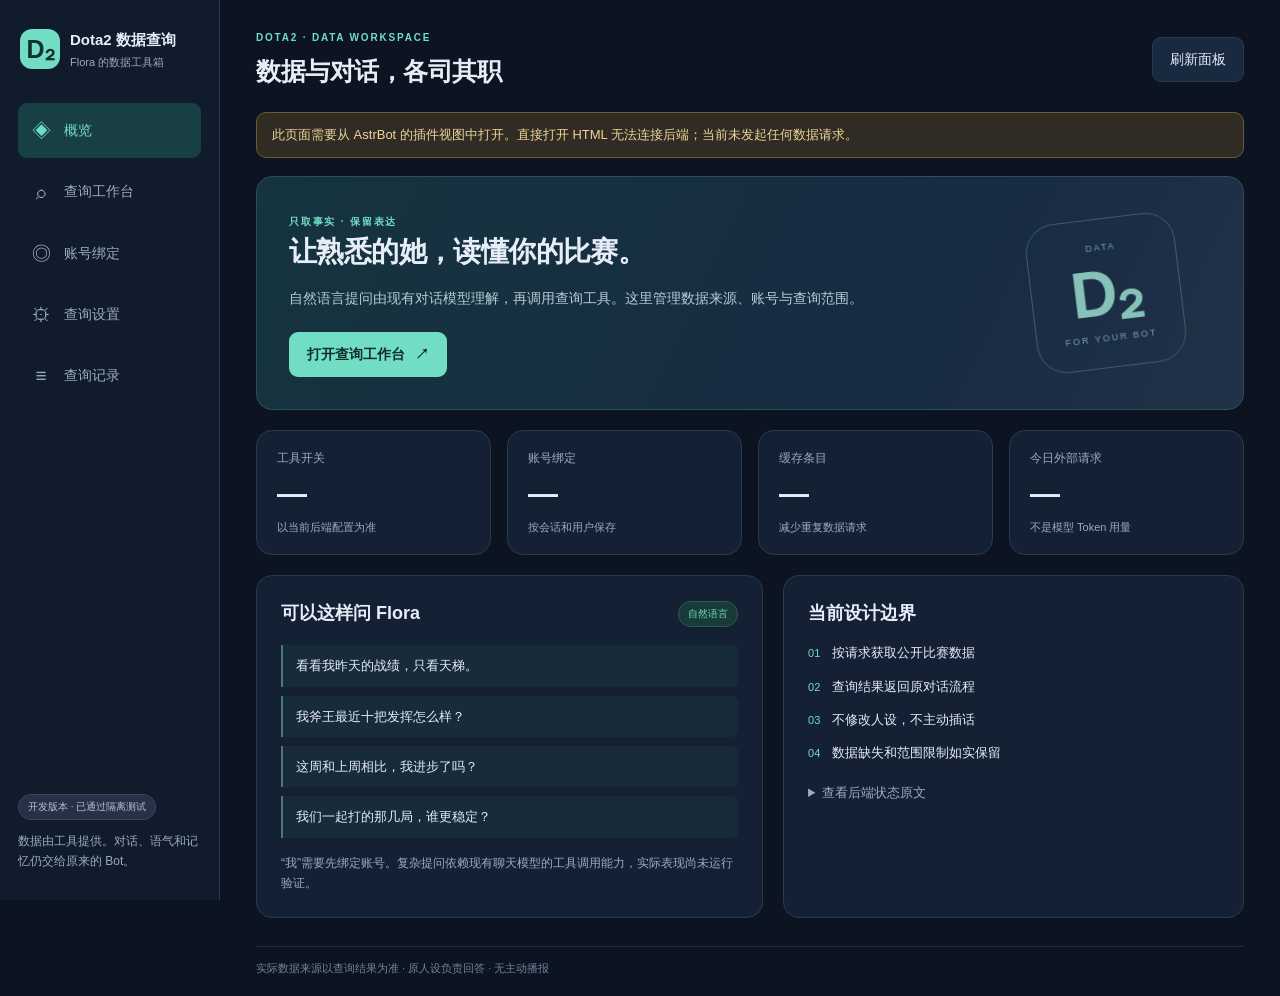
==== pages/dashboard/index.html @ e1e4efbc "fix: validate both data sources and repair AstrBot panel discovery" ====
<!doctype html>
<html lang="zh-CN">
<head>
  <meta charset="utf-8">
  <meta name="viewport" content="width=device-width, initial-scale=1">
  <meta name="color-scheme" content="dark light">
  <title>Dota2 数据查询</title>
  <link rel="stylesheet" href="./style.css?v=0.2.1">
</head>
<body>
  <div class="shell">
    <aside class="sidebar">
      <div class="brand"><span class="brand-icon" aria-hidden="true">D₂</span><div><strong>Dota2 数据查询</strong><span>Flora 的数据工具箱</span></div></div>
      <nav class="nav" aria-label="面板导航">
        <button class="nav-item active" data-tab="overview" aria-current="page"><span aria-hidden="true">◈</span>概览</button>
        <button class="nav-item" data-tab="query"><span aria-hidden="true">⌕</span>查询工作台</button>
        <button class="nav-item" data-tab="bindings"><span aria-hidden="true">◎</span>账号绑定</button>
        <button class="nav-item" data-tab="settings"><span aria-hidden="true">⚙</span>查询设置</button>
        <button class="nav-item" data-tab="records"><span aria-hidden="true">≡</span>查询记录</button>
      </nav>
      <div class="sidebar-note"><span class="pill neutral">开发版本 · 已通过隔离测试</span><p>数据由工具提供。对话、语气和记忆仍交给原来的 Bot。</p></div>
    </aside>

    <main>
      <header class="topbar"><div><div class="eyebrow">DOTA2 · DATA WORKSPACE</div><h1 id="page-title">数据与对话，各司其职</h1></div><button id="refresh" class="button secondary" type="button">刷新面板</button></header>
      <div id="connection" class="notice" role="status">等待 AstrBot 面板连接…</div>
      <div id="notice" class="notice hidden" role="status" aria-live="polite"></div>

      <section id="tab-overview" class="tab-panel" aria-label="概览">
        <div class="hero-card"><div><span class="eyebrow">只取事实 · 保留表达</span><h2>让熟悉的她，读懂你的比赛。</h2><p>自然语言提问由现有对话模型理解，再调用查询工具。这里管理数据来源、账号与查询范围。</p><button class="button" type="button" data-open-tab="query">打开查询工作台 <span aria-hidden="true">↗</span></button></div><div class="hero-mark" aria-hidden="true"><span>DATA</span><strong>D₂</strong><span>FOR YOUR BOT</span></div></div>
        <div class="stats-grid" id="stats"><article class="stat"><span>工具开关</span><strong id="stat-enabled">—</strong><small>以当前后端配置为准</small></article><article class="stat"><span>账号绑定</span><strong id="stat-bindings">—</strong><small>按会话和用户保存</small></article><article class="stat"><span>缓存条目</span><strong id="stat-cache">—</strong><small>减少重复数据请求</small></article><article class="stat"><span>今日外部请求</span><strong id="stat-requests">—</strong><small>不是模型 Token 用量</small></article></div>
        <div class="two-column"><article class="card"><div class="card-heading"><h2>可以这样问 Flora</h2><span class="pill">自然语言</span></div><ul class="example-list"><li>看看我昨天的战绩，只看天梯。</li><li>我斧王最近十把发挥怎么样？</li><li>这周和上周相比，我进步了吗？</li><li>我们一起打的那几局，谁更稳定？</li></ul><p class="muted">“我”需要先绑定账号。复杂提问依赖现有聊天模型的工具调用能力，实际表现尚未运行验证。</p></article><article class="card"><h2>当前设计边界</h2><div class="boundary-list"><p><span>01</span>按请求获取公开比赛数据</p><p><span>02</span>查询结果返回原对话流程</p><p><span>03</span>不修改人设，不主动插话</p><p><span>04</span>数据缺失和范围限制如实保留</p></div><details><summary>查看后端状态原文</summary><pre id="status-raw">尚未读取。</pre></details></article></div>
      </section>

      <section id="tab-query" class="tab-panel hidden" aria-label="查询工作台">
        <div class="section-intro"><h2>查询工作台</h2><p>这里是管理员的结构化查询入口。聊天中直接向 Flora 提问即可，不需要填写这些表单。</p></div>
        <form id="query-form" class="card form-card">
          <div class="field-grid"><label>查询类型<select name="action" id="query-action"><option value="matches">条件战绩</option><option value="profile">玩家资料</option><option value="match">单场详情</option><option value="hero_pool">英雄池</option><option value="compare">多人比较</option><option value="meta">英雄版本统计</option></select></label><label data-query-for="profile matches hero_pool">目标账号或本会话别名<input name="target" value="me" placeholder="我 / account ID / 已绑定别名" maxlength="128"><small>使用“我”或别名时需填写下方会话信息。</small></label><label data-query-for="match" class="hidden">比赛 ID<input name="match_id" inputmode="numeric" placeholder="输入具体比赛编号" maxlength="24"></label><label data-query-for="compare" class="hidden">对比玩家<textarea name="targets" rows="2" placeholder="每行一个 account ID 或本会话别名" maxlength="1200"></textarea></label></div>
          <div class="field-grid query-filters"><label data-query-for="matches hero_pool compare meta">英雄<input name="hero" placeholder="全部英雄，或输入名称 / ID" maxlength="80"></label><label data-query-for="matches hero_pool compare">模式<select name="mode"><option value="all">全部模式</option><option value="ranked">天梯</option><option value="normal">普通匹配</option><option value="turbo">加速模式</option></select></label><label data-query-for="matches hero_pool compare">胜负<select name="outcome"><option value="all">全部</option><option value="win">胜场</option><option value="loss">负场</option></select></label><label data-query-for="matches hero_pool compare meta">返回上限<input name="limit" type="number" value="20" min="1" max="100"></label><label data-query-for="matches hero_pool compare">时间范围<select name="period" id="query-period"><option value="7d">最近 7 天</option><option value="today">今天</option><option value="yesterday">昨天</option><option value="this_week">本周</option><option value="last_week">上周</option><option value="30d">最近 30 天</option><option value="all">不限制时间</option><option value="custom">自选日期</option></select></label><label id="start-date-field" class="hidden">开始日期<input name="start_date" type="date"></label><label id="end-date-field" class="hidden">结束日期（包含当天）<input name="end_date" type="date"></label></div>
          <label class="check-row hidden" data-query-for="compare"><input name="common_matches_only" type="checkbox">只比较这些玩家共同参与的对局</label>
          <details class="context-details"><summary>会话身份 · 查询“我”或别名时填写</summary><div class="field-grid"><label>会话标识<input name="scope" placeholder="AstrBot unified_msg_origin" maxlength="256" autocomplete="off"></label><label>发送者 ID<input name="user_id" placeholder="QQ 用户 ID 或平台用户 ID" maxlength="128" autocomplete="off"></label></div><p class="muted">面板管理员可以指定查询身份；聊天工具会从收到的消息读取真实身份。</p></details>
          <div class="form-actions"><p class="muted">数据可能延迟或未解析。查看结果中的时间范围和完整性说明。</p><button type="submit" class="button" data-busy-label="查询中…">查询数据</button></div>
        </form>
        <article class="card result-card" aria-live="polite"><div class="card-heading"><h2>查询结果</h2><span id="result-status" class="pill neutral">尚未查询</span></div><div id="result-content" class="empty-state"><span aria-hidden="true">⌕</span><p>选择查询条件，数据会显示在这里。</p></div><details id="result-detail" class="hidden"><summary>查看完整结构化结果</summary><pre id="result-raw"></pre></details></article>
      </section>

      <section id="tab-bindings" class="tab-panel hidden" aria-label="账号绑定">
        <div class="section-intro"><h2>账号绑定</h2><p>把平台身份与 Dota 账号对应起来。绑定按会话保存；也可以在聊天中用自然语言绑定自己的账号。</p></div>
        <form id="binding-form" class="card form-card"><div class="field-grid"><label>会话标识<input required name="scope" placeholder="AstrBot unified_msg_origin" maxlength="256" autocomplete="off"></label><label>发送者 ID<input required name="user_id" placeholder="平台用户 ID" maxlength="128" autocomplete="off"></label><label>Dota account ID / Steam64<input required name="account_id" inputmode="numeric" placeholder="数字账号 ID" maxlength="24" autocomplete="off"></label><label>查询别名（可选）<input name="alias" placeholder="便于查询的称呼" maxlength="40"></label></div><div class="form-actions"><p class="muted">相同会话和发送者的绑定会被更新。Steam 自定义主页名不能直接代替数字 ID。</p><button type="submit" class="button" data-busy-label="保存中…">保存绑定</button></div></form>
        <article class="card"><div class="card-heading"><h2>已保存的绑定</h2><button id="reload-bindings" class="button secondary small" type="button">刷新</button></div><div id="bindings-list" class="empty-state">尚未读取。</div></article>
      </section>

      <section id="tab-settings" class="tab-panel hidden" aria-label="查询设置">
        <div class="section-intro"><h2>查询设置</h2><p>这些参数仅控制数据工具。人设、聊天模型和记忆配置由原有系统管理。</p></div>
        <form id="settings-form" class="card form-card">
          <label class="check-row prominent"><input name="enabled" type="checkbox">启用 Dota2 查询工具</label>
          <div class="source-settings">
            <div class="field-grid">
              <label>优先数据源<select name="data_source_priority"><option value="opendota">OpenDota 优先</option><option value="stratz">STRATZ 优先</option></select><small>优先级用于支持切换的玩家与对局查询。</small></label>
              <label>STRATZ API Token<input name="stratz_api_key" type="password" autocomplete="new-password" placeholder="留空保留已有 Token" maxlength="4096"><small id="stratz-key-status">尚未读取 Token 状态；面板不会显示已保存的密钥。</small></label>
            </div>
            <label class="check-row"><input name="fallback_enabled" type="checkbox">首选数据源失败时，允许使用另一可用数据源</label>
            <label class="check-row"><input name="clear_stratz_api_key" type="checkbox">明确清除已保存的 STRATZ Token</label>
            <p class="source-hint">STRATZ 需要有效的 API Token。英雄字典和英雄聚合统计始终由 OpenDota 提供，不随优先级切换；每次结果会标明实际来源与回退情况。</p>
          </div>
          <div class="field-grid"><label>请求超时（秒）<input name="timeout_seconds" type="number" min="3" max="60" required></label><label>缓存有效期（秒）<input name="cache_ttl_seconds" type="number" min="30" max="86400" required></label><label>单次返回场次上限<input name="max_matches" type="number" min="1" max="100" required></label><label>单次扫描场次上限<input name="scan_limit" type="number" min="50" max="2000" required></label><label>每分钟外部请求上限<input name="requests_per_minute" type="number" min="1" max="60" required></label><label>每天外部请求上限<input name="daily_request_limit" type="number" min="1" max="2000" required></label><label>统计时区<input name="timezone" placeholder="Asia/Hong_Kong" maxlength="80" required></label><label>OpenDota API Key（可选）<input name="opendota_api_key" type="password" autocomplete="new-password" placeholder="留空保留已有 Key" maxlength="512"><small id="key-status">尚未读取 Key 状态；面板不会显示已保存的密钥。</small></label></div>
          <label class="check-row"><input name="clear_api_key" type="checkbox">明确清除已保存的 OpenDota API Key</label>
          <div class="form-actions"><span id="settings-state" class="muted">等待读取设置。</span><div class="button-group"><button id="reload-settings" class="button secondary" type="button">重新读取</button><button type="submit" class="button" data-busy-label="保存中…">保存设置</button></div></div>
        </form>
        <article class="card maintenance"><div><h2>查询缓存</h2><p class="muted">清空已缓存的公开数据。账号绑定和查询记录保留，下次查询可能重新请求外部数据源。</p></div><button id="clear-cache" class="button secondary" type="button" data-busy-label="清理中…">清空缓存</button></article>
      </section>

      <section id="tab-records" class="tab-panel hidden" aria-label="查询记录"><div class="section-intro"><h2>查询记录</h2><p>只记录工具查询摘要。这里不保存聊天原文、人设或 API 密钥。</p></div><article class="card"><div class="card-heading"><h2>最近的查询</h2><button id="reload-records" class="button secondary small" type="button">刷新</button></div><div id="records-list" class="empty-state">尚未读取。</div></article></section>
      <footer>实际数据来源以查询结果为准 · 原人设负责回答 · 无主动播报</footer>
    </main>
  </div>
  <script type="module" src="./app.js?v=0.2.1"></script>
</body>
</html>
---- pages/dashboard/style.css ----
:root{color-scheme:dark;--bg:#0c1421;--sidebar:#101b2b;--card:#142135;--surface:#192a40;--line:#283a50;--text:#e7edf7;--muted:#9aacbf;--accent:#72ddc5;--accent-deep:#183f43;--red:#ffaaa7;--amber:#efd49b;--radius:16px;font-family:Inter,"Segoe UI","Microsoft YaHei",sans-serif;font-size:14px}*{box-sizing:border-box}body{margin:0;background:var(--bg);color:var(--text);line-height:1.65}button,input,select,textarea{font:inherit}button,a,input,select,textarea,summary{-webkit-tap-highlight-color:transparent}button{cursor:pointer}button:disabled{cursor:wait;opacity:.55}button:focus-visible,input:focus-visible,select:focus-visible,textarea:focus-visible,summary:focus-visible{outline:2px solid var(--accent);outline-offset:3px}input,select,textarea{min-width:0;max-width:100%}input:not([type=checkbox]),select,textarea{width:100%;color:var(--text);background:var(--bg);border:1px solid var(--line);border-radius:8px;padding:10px 12px}textarea{resize:vertical}input::placeholder,textarea::placeholder{color:#7d90a6}input[type=checkbox]{accent-color:var(--accent);width:17px;height:17px;flex-shrink:0}h1,h2,h3,p{margin:0}h1{font-size:25px;font-weight:650;letter-spacing:-.5px;line-height:1.35}h2{font-size:18px;font-weight:620;line-height:1.5}h3{font-size:14px}small{font-size:12px;color:var(--muted);font-weight:400}pre{white-space:pre-wrap;overflow-wrap:anywhere;background:var(--bg);padding:16px;border-radius:10px;font-size:12px;max-height:420px;overflow:auto}summary{cursor:pointer;color:var(--muted);font-size:13px}details{margin-top:18px}details[open]>summary{margin-bottom:12px}.shell{display:grid;grid-template-columns:220px minmax(0,1fr);min-height:100vh}.sidebar{position:sticky;top:0;height:100vh;border-right:1px solid var(--line);background:var(--sidebar);padding:28px 18px;display:flex;flex-direction:column}.brand{display:flex;align-items:center;gap:10px;padding:0 2px 32px}.brand strong{display:block;font-size:15px;white-space:nowrap}.brand div>span{display:block;font-size:11px;color:var(--muted)}.brand-icon{display:grid;place-items:center;flex-shrink:0;background:var(--accent);color:#12302d;width:40px;height:40px;font-size:25px;line-height:1;border-radius:12px;font-weight:750}.nav{display:grid;gap:6px}.nav-item{background:none;border:0;border-radius:9px;color:var(--muted);padding:12px;text-align:left;display:flex;align-items:center;gap:12px;font-weight:550}.nav-item>span{font-size:19px;width:22px;text-align:center}.nav-item:hover{background:#1c2a3e;color:var(--text)}.nav-item.active{background:var(--accent-deep);color:var(--accent)}.sidebar-note{margin-top:auto;padding-top:28px}.sidebar-note p{font-size:12px;color:var(--muted);margin-top:12px}main{max-width:1320px;width:100%;padding:30px 36px 18px;margin:0 auto;min-width:0}.topbar{display:flex;justify-content:space-between;align-items:center;gap:20px;margin-bottom:24px}.eyebrow{font-size:10px;font-weight:650;letter-spacing:1.8px;color:var(--accent);margin-bottom:8px}.button{display:inline-flex;justify-content:center;align-items:center;gap:10px;background:var(--accent);color:#102d2a;border:1px solid transparent;border-radius:9px;padding:10px 17px;font-weight:650;white-space:nowrap;transition:filter .15s}.button:hover{filter:brightness(1.08)}.button.secondary{background:var(--surface);border-color:var(--line);color:var(--text);font-weight:500}.button.small{font-size:12px;padding:6px 11px}.button.danger{color:var(--red);border-color:#67464d;background:#322732}.button-group{display:flex;gap:10px;flex-wrap:wrap}.notice{border:1px solid var(--line);background:var(--surface);color:var(--muted);border-radius:10px;padding:11px 15px;margin-bottom:18px;font-size:13px;overflow-wrap:anywhere}.notice.success{border-color:#366359;color:#b1eedc;background:#18332f}.notice.error{border-color:#684449;color:var(--red);background:#35232c}.notice.warn{border-color:#6c5b36;color:var(--amber);background:#302b23}.hero-card{background:linear-gradient(115deg,#15343e,#172b42 68%,#213148);border:1px solid #2b505b;border-radius:var(--radius);padding:32px;display:grid;grid-template-columns:minmax(0,1fr) 180px;gap:24px;overflow:hidden}.hero-card h2{font-size:28px;line-height:1.4;letter-spacing:-.6px}.hero-card p{color:#b7cbd8;max-width:580px;margin:16px 0 22px}.hero-mark{align-self:center;text-align:center;color:#85bfb6;opacity:.8;border:1px solid #416c70;border-radius:30px;transform:rotate(-7deg);padding:10px;width:150px;height:150px;display:flex;flex-direction:column;justify-content:center}.hero-mark strong{font-size:64px;line-height:1.2;color:#a2e6d5}.hero-mark span{font-size:9px;letter-spacing:2px}.stats-grid{display:grid;grid-template-columns:repeat(4,minmax(0,1fr));gap:16px;margin:20px 0}.stat{padding:18px 20px;border:1px solid var(--line);background:var(--card);border-radius:var(--radius);display:grid;gap:2px}.stat>span{color:var(--muted);font-size:12px}.stat>strong{font-size:30px;font-weight:600;letter-spacing:-.5px;line-height:1.5}.stat small{font-size:11px}.two-column{display:grid;grid-template-columns:1.1fr 1fr;gap:20px}.card{border:1px solid var(--line);background:var(--card);border-radius:var(--radius);padding:24px;min-width:0;margin-bottom:20px}.two-column .card{margin-bottom:0}.card-heading{display:flex;justify-content:space-between;align-items:center;gap:12px;margin-bottom:18px}.pill{font-size:10px;line-height:1.8;display:inline-block;padding:3px 9px;border:1px solid #335854;color:var(--accent);border-radius:20px;background:#183b39;white-space:nowrap}.pill.neutral{background:#263147;border-color:#39475e;color:#b5c1d3}.pill.warn{color:var(--amber);background:#393224;border-color:#635536}.pill.error{color:var(--red);background:#392732;border-color:#69444a}.example-list{margin:0 0 16px;padding:0;list-style:none;display:grid;gap:9px}.example-list li{padding:10px 13px;border-left:2px solid #477b77;background:#172b3b;border-radius:0 7px 7px 0;font-size:13px}.muted{font-size:12px;color:var(--muted)}.boundary-list{margin-top:15px;display:grid;gap:12px;font-size:13px}.boundary-list span{margin-right:12px;color:var(--accent);font-size:11px}.section-intro{margin-bottom:20px}.section-intro h2{font-size:22px;margin-bottom:7px}.section-intro p{font-size:13px;color:var(--muted)}.field-grid{display:grid;grid-template-columns:repeat(2,minmax(0,1fr));gap:18px 22px}.field-grid label{display:flex;flex-direction:column;gap:7px;font-size:13px;font-weight:500}.query-filters{margin-top:20px;grid-template-columns:repeat(4,minmax(0,1fr))}.form-actions{border-top:1px solid var(--line);padding-top:20px;margin-top:22px;display:flex;justify-content:space-between;align-items:center;gap:20px}.form-actions p{max-width:560px}.check-row{display:flex;align-items:center;gap:8px;font-size:13px;margin-top:18px}.check-row.prominent{margin-top:0;margin-bottom:24px;font-size:15px}.context-details{background:#111e30;padding:12px 16px;border-radius:10px;border:1px solid var(--line);margin-top:22px}.context-details .muted{margin-top:12px}.empty-state{text-align:center;color:var(--muted);font-size:13px;padding:30px 12px}.empty-state>span{display:block;color:#52718b;font-size:40px;line-height:1.4;margin-bottom:8px}.result-meta{display:flex;gap:8px;flex-wrap:wrap;margin-bottom:16px}.result-note{padding:12px 14px;border-left:2px solid var(--amber);background:#302f2b;color:#d2c8b1;font-size:13px;margin-bottom:14px;border-radius:0 8px 8px 0}.table-wrap{overflow:auto;border:1px solid var(--line);border-radius:10px}table{border-collapse:collapse;width:100%;text-align:left;font-size:12px}th,td{padding:11px 13px;border-bottom:1px solid var(--line);white-space:nowrap;max-width:360px;overflow:hidden;text-overflow:ellipsis}th{background:#1b2c42;color:#b2c3d5;font-weight:550}tbody tr:last-child td{border-bottom:0}tbody tr:hover{background:#192a40}td.wrap{white-space:normal;overflow-wrap:anywhere;min-width:160px}.key-values{display:grid;grid-template-columns:repeat(2,minmax(0,1fr));gap:9px 18px;margin-bottom:16px}.key-value{border-bottom:1px solid var(--line);padding:8px 0;font-size:13px;min-width:0}.key-value span{display:block;color:var(--muted);font-size:11px;margin-bottom:3px}.key-value strong{font-weight:500;overflow-wrap:anywhere}.maintenance{display:flex;justify-content:space-between;align-items:center;gap:24px}.maintenance h2{margin-bottom:6px}.row-actions{display:flex;gap:6px}footer{color:#71849b;font-size:11px;margin-top:28px;padding-top:12px;border-top:1px solid #1f2e42}.hidden,[hidden]{display:none!important}@media(max-width:1120px){main{padding:26px 24px}.sidebar{padding:26px 14px}.shell{grid-template-columns:205px minmax(0,1fr)}.hero-card{padding:26px;grid-template-columns:1fr 135px}.hero-mark{width:125px;height:125px}.hero-card h2{font-size:24px}.stats-grid{gap:10px}.stat{padding:15px}.query-filters{grid-template-columns:repeat(2,minmax(0,1fr))}}@media(max-width:880px){.shell{grid-template-columns:1fr}.sidebar{position:static;height:auto;padding:18px 22px;border-right:0;border-bottom:1px solid var(--line);gap:16px}.brand{padding:0}.nav{display:flex;gap:5px;overflow:auto}.nav-item{padding:8px 12px;flex-shrink:0}.nav-item>span{font-size:16px;width:auto}.sidebar-note{display:none}main{padding:22px}.topbar{margin-bottom:20px}.topbar h1{font-size:22px}.two-column{grid-template-columns:1fr}.stats-grid{grid-template-columns:repeat(2,minmax(0,1fr))}}@media(max-width:520px){main{padding:18px 14px}.sidebar{padding:16px 14px}.topbar{align-items:flex-start}.topbar h1{font-size:19px}.topbar .button{font-size:12px;padding:8px 10px}.eyebrow{font-size:9px;letter-spacing:1.3px}.hero-card{display:block;padding:22px}.hero-mark{display:none}.hero-card h2{font-size:23px}.hero-card p{font-size:13px}.card{padding:18px}.field-grid,.query-filters{grid-template-columns:1fr}.form-actions{align-items:flex-start;flex-direction:column;gap:14px}.form-actions>.button,.form-actions>.button-group{width:100%}.button-group>.button{flex:1}.maintenance{align-items:flex-start;flex-direction:column}.key-values{grid-template-columns:1fr}.stat strong{font-size:26px}.nav-item{font-size:12px;padding:8px 10px}.card-heading h2{font-size:16px}}@media(prefers-reduced-motion:reduce){*{transition:none!important}}
:root .source-settings{padding:18px;border:1px solid #315352;border-radius:12px;background:#142b32;margin-bottom:22px}.source-hint{font-size:12px;color:#a7c6c5;margin-top:15px}.provenance-note{border-color:var(--accent);background:#193638;color:#b7dfd7}
/* Long provenance and coverage text must wrap instead of widening a phone page. */
.result-note { overflow-wrap: anywhere; word-break: break-word; }
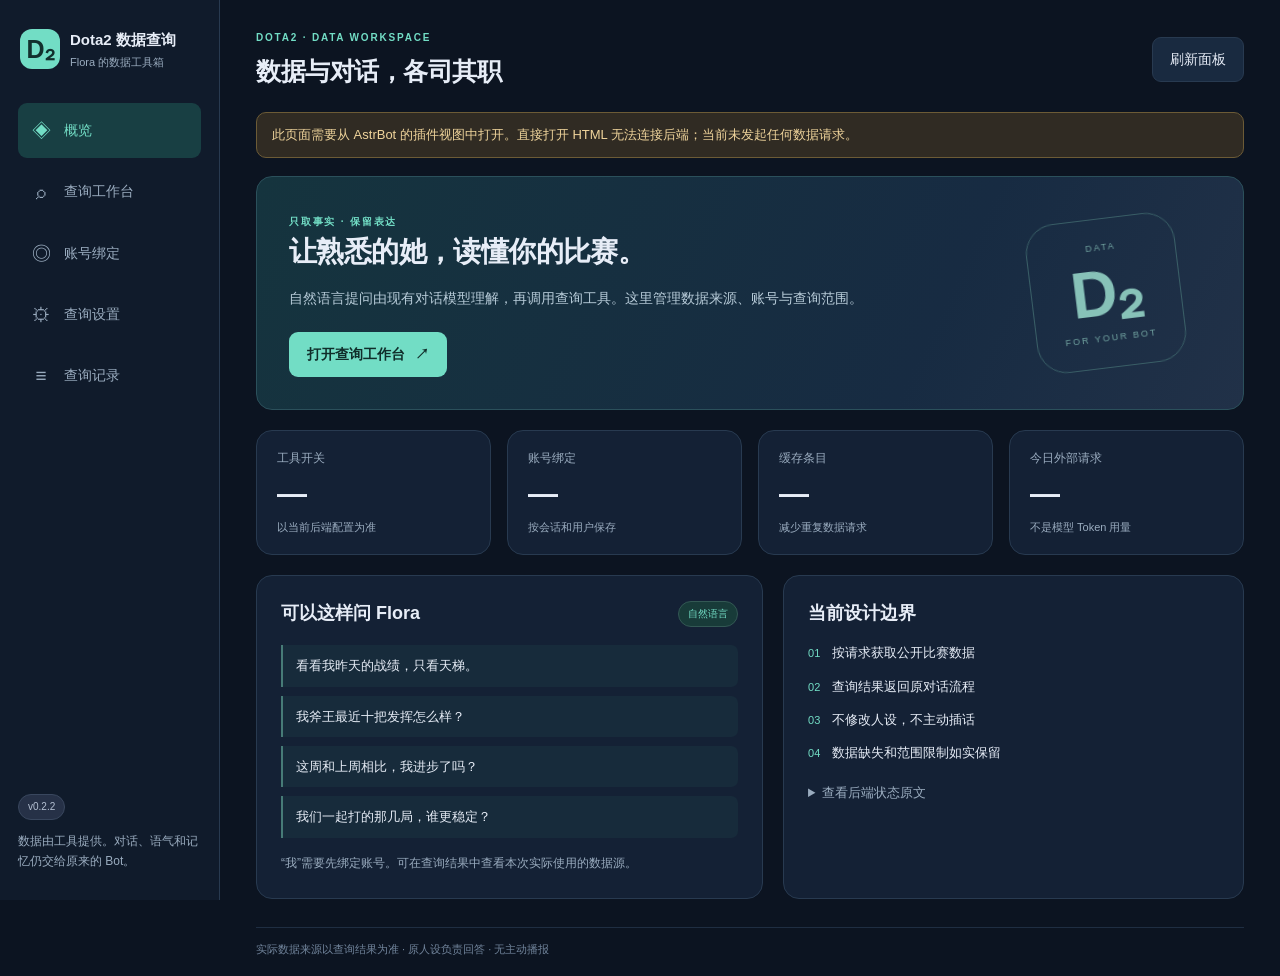
==== commit b3f46756: "Release v0.2.2 with clearer data source reporting" ====
--- a/pages/dashboard/index.html
+++ b/pages/dashboard/index.html
@@ -5,7 +5,7 @@
   <meta name="viewport" content="width=device-width, initial-scale=1">
   <meta name="color-scheme" content="dark light">
   <title>Dota2 数据查询</title>
-  <link rel="stylesheet" href="./style.css?v=0.2.1">
+  <link rel="stylesheet" href="./style.css?v=0.2.2">
 </head>
 <body>
   <div class="shell">
@@ -18,7 +18,7 @@
         <button class="nav-item" data-tab="settings"><span aria-hidden="true">⚙</span>查询设置</button>
         <button class="nav-item" data-tab="records"><span aria-hidden="true">≡</span>查询记录</button>
       </nav>
-      <div class="sidebar-note"><span class="pill neutral">开发版本 · 已通过隔离测试</span><p>数据由工具提供。对话、语气和记忆仍交给原来的 Bot。</p></div>
+      <div class="sidebar-note"><span class="pill neutral">v0.2.2</span><p>数据由工具提供。对话、语气和记忆仍交给原来的 Bot。</p></div>
     </aside>
 
     <main>
@@ -29,7 +29,7 @@
       <section id="tab-overview" class="tab-panel" aria-label="概览">
         <div class="hero-card"><div><span class="eyebrow">只取事实 · 保留表达</span><h2>让熟悉的她，读懂你的比赛。</h2><p>自然语言提问由现有对话模型理解，再调用查询工具。这里管理数据来源、账号与查询范围。</p><button class="button" type="button" data-open-tab="query">打开查询工作台 <span aria-hidden="true">↗</span></button></div><div class="hero-mark" aria-hidden="true"><span>DATA</span><strong>D₂</strong><span>FOR YOUR BOT</span></div></div>
         <div class="stats-grid" id="stats"><article class="stat"><span>工具开关</span><strong id="stat-enabled">—</strong><small>以当前后端配置为准</small></article><article class="stat"><span>账号绑定</span><strong id="stat-bindings">—</strong><small>按会话和用户保存</small></article><article class="stat"><span>缓存条目</span><strong id="stat-cache">—</strong><small>减少重复数据请求</small></article><article class="stat"><span>今日外部请求</span><strong id="stat-requests">—</strong><small>不是模型 Token 用量</small></article></div>
-        <div class="two-column"><article class="card"><div class="card-heading"><h2>可以这样问 Flora</h2><span class="pill">自然语言</span></div><ul class="example-list"><li>看看我昨天的战绩，只看天梯。</li><li>我斧王最近十把发挥怎么样？</li><li>这周和上周相比，我进步了吗？</li><li>我们一起打的那几局，谁更稳定？</li></ul><p class="muted">“我”需要先绑定账号。复杂提问依赖现有聊天模型的工具调用能力，实际表现尚未运行验证。</p></article><article class="card"><h2>当前设计边界</h2><div class="boundary-list"><p><span>01</span>按请求获取公开比赛数据</p><p><span>02</span>查询结果返回原对话流程</p><p><span>03</span>不修改人设，不主动插话</p><p><span>04</span>数据缺失和范围限制如实保留</p></div><details><summary>查看后端状态原文</summary><pre id="status-raw">尚未读取。</pre></details></article></div>
+        <div class="two-column"><article class="card"><div class="card-heading"><h2>可以这样问 Flora</h2><span class="pill">自然语言</span></div><ul class="example-list"><li>看看我昨天的战绩，只看天梯。</li><li>我斧王最近十把发挥怎么样？</li><li>这周和上周相比，我进步了吗？</li><li>我们一起打的那几局，谁更稳定？</li></ul><p class="muted">“我”需要先绑定账号。可在查询结果中查看本次实际使用的数据源。</p></article><article class="card"><h2>当前设计边界</h2><div class="boundary-list"><p><span>01</span>按请求获取公开比赛数据</p><p><span>02</span>查询结果返回原对话流程</p><p><span>03</span>不修改人设，不主动插话</p><p><span>04</span>数据缺失和范围限制如实保留</p></div><details><summary>查看后端状态原文</summary><pre id="status-raw">尚未读取。</pre></details></article></div>
       </section>
 
       <section id="tab-query" class="tab-panel hidden" aria-label="查询工作台">
@@ -74,6 +74,6 @@
       <footer>实际数据来源以查询结果为准 · 原人设负责回答 · 无主动播报</footer>
     </main>
   </div>
-  <script type="module" src="./app.js?v=0.2.1"></script>
+  <script type="module" src="./app.js?v=0.2.2"></script>
 </body>
 </html>
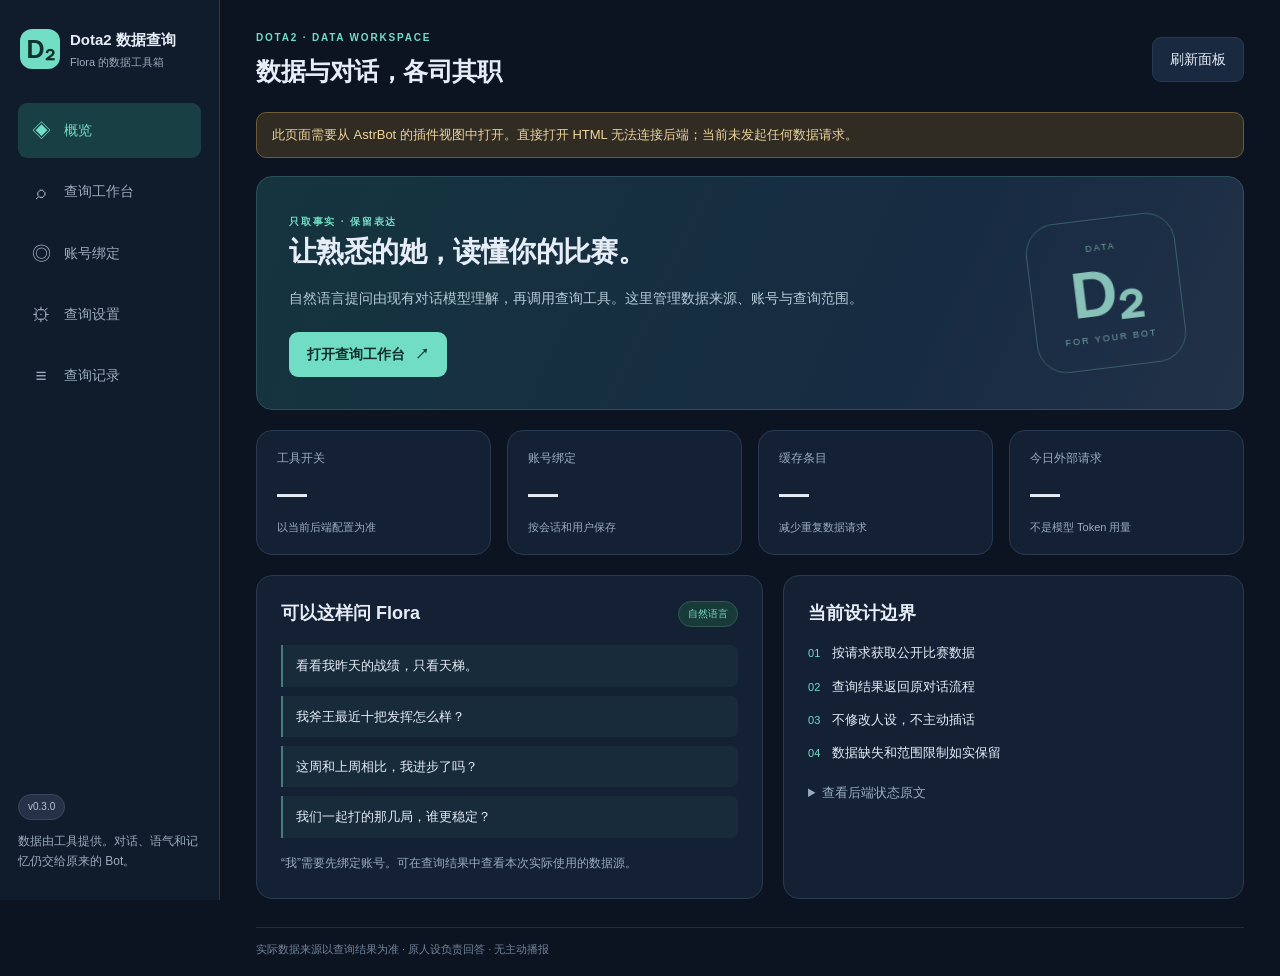
==== commit a3582cf8: "Release v0.3.0 with player purchase and economy timelines" ====
--- a/pages/dashboard/index.html
+++ b/pages/dashboard/index.html
@@ -5,7 +5,7 @@
   <meta name="viewport" content="width=device-width, initial-scale=1">
   <meta name="color-scheme" content="dark light">
   <title>Dota2 数据查询</title>
-  <link rel="stylesheet" href="./style.css?v=0.2.2">
+  <link rel="stylesheet" href="./style.css?v=0.3.0">
 </head>
 <body>
   <div class="shell">
@@ -18,7 +18,7 @@
         <button class="nav-item" data-tab="settings"><span aria-hidden="true">⚙</span>查询设置</button>
         <button class="nav-item" data-tab="records"><span aria-hidden="true">≡</span>查询记录</button>
       </nav>
-      <div class="sidebar-note"><span class="pill neutral">v0.2.2</span><p>数据由工具提供。对话、语气和记忆仍交给原来的 Bot。</p></div>
+      <div class="sidebar-note"><span class="pill neutral">v0.3.0</span><p>数据由工具提供。对话、语气和记忆仍交给原来的 Bot。</p></div>
     </aside>
 
     <main>
@@ -35,8 +35,8 @@
       <section id="tab-query" class="tab-panel hidden" aria-label="查询工作台">
         <div class="section-intro"><h2>查询工作台</h2><p>这里是管理员的结构化查询入口。聊天中直接向 Flora 提问即可，不需要填写这些表单。</p></div>
         <form id="query-form" class="card form-card">
-          <div class="field-grid"><label>查询类型<select name="action" id="query-action"><option value="matches">条件战绩</option><option value="profile">玩家资料</option><option value="match">单场详情</option><option value="hero_pool">英雄池</option><option value="compare">多人比较</option><option value="meta">英雄版本统计</option></select></label><label data-query-for="profile matches hero_pool">目标账号或本会话别名<input name="target" value="me" placeholder="我 / account ID / 已绑定别名" maxlength="128"><small>使用“我”或别名时需填写下方会话信息。</small></label><label data-query-for="match" class="hidden">比赛 ID<input name="match_id" inputmode="numeric" placeholder="输入具体比赛编号" maxlength="24"></label><label data-query-for="compare" class="hidden">对比玩家<textarea name="targets" rows="2" placeholder="每行一个 account ID 或本会话别名" maxlength="1200"></textarea></label></div>
-          <div class="field-grid query-filters"><label data-query-for="matches hero_pool compare meta">英雄<input name="hero" placeholder="全部英雄，或输入名称 / ID" maxlength="80"></label><label data-query-for="matches hero_pool compare">模式<select name="mode"><option value="all">全部模式</option><option value="ranked">天梯</option><option value="normal">普通匹配</option><option value="turbo">加速模式</option></select></label><label data-query-for="matches hero_pool compare">胜负<select name="outcome"><option value="all">全部</option><option value="win">胜场</option><option value="loss">负场</option></select></label><label data-query-for="matches hero_pool compare meta">返回上限<input name="limit" type="number" value="20" min="1" max="100"></label><label data-query-for="matches hero_pool compare">时间范围<select name="period" id="query-period"><option value="7d">最近 7 天</option><option value="today">今天</option><option value="yesterday">昨天</option><option value="this_week">本周</option><option value="last_week">上周</option><option value="30d">最近 30 天</option><option value="all">不限制时间</option><option value="custom">自选日期</option></select></label><label id="start-date-field" class="hidden">开始日期<input name="start_date" type="date"></label><label id="end-date-field" class="hidden">结束日期（包含当天）<input name="end_date" type="date"></label></div>
+          <div class="field-grid"><label>查询类型<select name="action" id="query-action"><option value="matches">条件战绩</option><option value="profile">玩家资料</option><option value="match">单场详情</option><option value="hero_pool">英雄池</option><option value="compare">多人比较</option><option value="meta">英雄版本统计</option></select></label><label data-query-for="profile matches hero_pool">目标账号或本会话别名<input name="target" value="me" placeholder="我 / account ID / 已绑定别名" maxlength="128"><small>使用“我”或别名时需填写下方会话信息。</small></label><label data-query-for="match" class="hidden">复盘玩家（可选）<input name="match_target" maxlength="80" placeholder="我 / 账号 / 别名，也可在下方选英雄"></label><label data-query-for="match" class="hidden">复盘截止装备（可选）<input name="until_item" maxlength="80" placeholder="例如 跳刀、黑皇杖或物品 ID"></label><label data-query-for="match" class="hidden">比赛 ID<input name="match_id" inputmode="numeric" placeholder="输入具体比赛编号" maxlength="24"></label><label data-query-for="compare" class="hidden">对比玩家<textarea name="targets" rows="2" placeholder="每行一个 account ID 或本会话别名" maxlength="1200"></textarea></label></div>
+          <div class="field-grid query-filters"><label data-query-for="matches hero_pool compare meta match">英雄<input name="hero" placeholder="全部英雄，或输入名称 / ID" maxlength="80"></label><label data-query-for="matches hero_pool compare">模式<select name="mode"><option value="all">全部模式</option><option value="ranked">天梯</option><option value="normal">普通匹配</option><option value="turbo">加速模式</option></select></label><label data-query-for="matches hero_pool compare">胜负<select name="outcome"><option value="all">全部</option><option value="win">胜场</option><option value="loss">负场</option></select></label><label data-query-for="matches hero_pool compare meta">返回上限<input name="limit" type="number" value="20" min="1" max="100"></label><label data-query-for="matches hero_pool compare">时间范围<select name="period" id="query-period"><option value="7d">最近 7 天</option><option value="today">今天</option><option value="yesterday">昨天</option><option value="this_week">本周</option><option value="last_week">上周</option><option value="30d">最近 30 天</option><option value="all">不限制时间</option><option value="custom">自选日期</option></select></label><label id="start-date-field" class="hidden">开始日期<input name="start_date" type="date"></label><label id="end-date-field" class="hidden">结束日期（包含当天）<input name="end_date" type="date"></label></div>
           <label class="check-row hidden" data-query-for="compare"><input name="common_matches_only" type="checkbox">只比较这些玩家共同参与的对局</label>
           <details class="context-details"><summary>会话身份 · 查询“我”或别名时填写</summary><div class="field-grid"><label>会话标识<input name="scope" placeholder="AstrBot unified_msg_origin" maxlength="256" autocomplete="off"></label><label>发送者 ID<input name="user_id" placeholder="QQ 用户 ID 或平台用户 ID" maxlength="128" autocomplete="off"></label></div><p class="muted">面板管理员可以指定查询身份；聊天工具会从收到的消息读取真实身份。</p></details>
           <div class="form-actions"><p class="muted">数据可能延迟或未解析。查看结果中的时间范围和完整性说明。</p><button type="submit" class="button" data-busy-label="查询中…">查询数据</button></div>
@@ -74,6 +74,6 @@
       <footer>实际数据来源以查询结果为准 · 原人设负责回答 · 无主动播报</footer>
     </main>
   </div>
-  <script type="module" src="./app.js?v=0.2.2"></script>
+  <script type="module" src="./app.js?v=0.3.0"></script>
 </body>
 </html>
